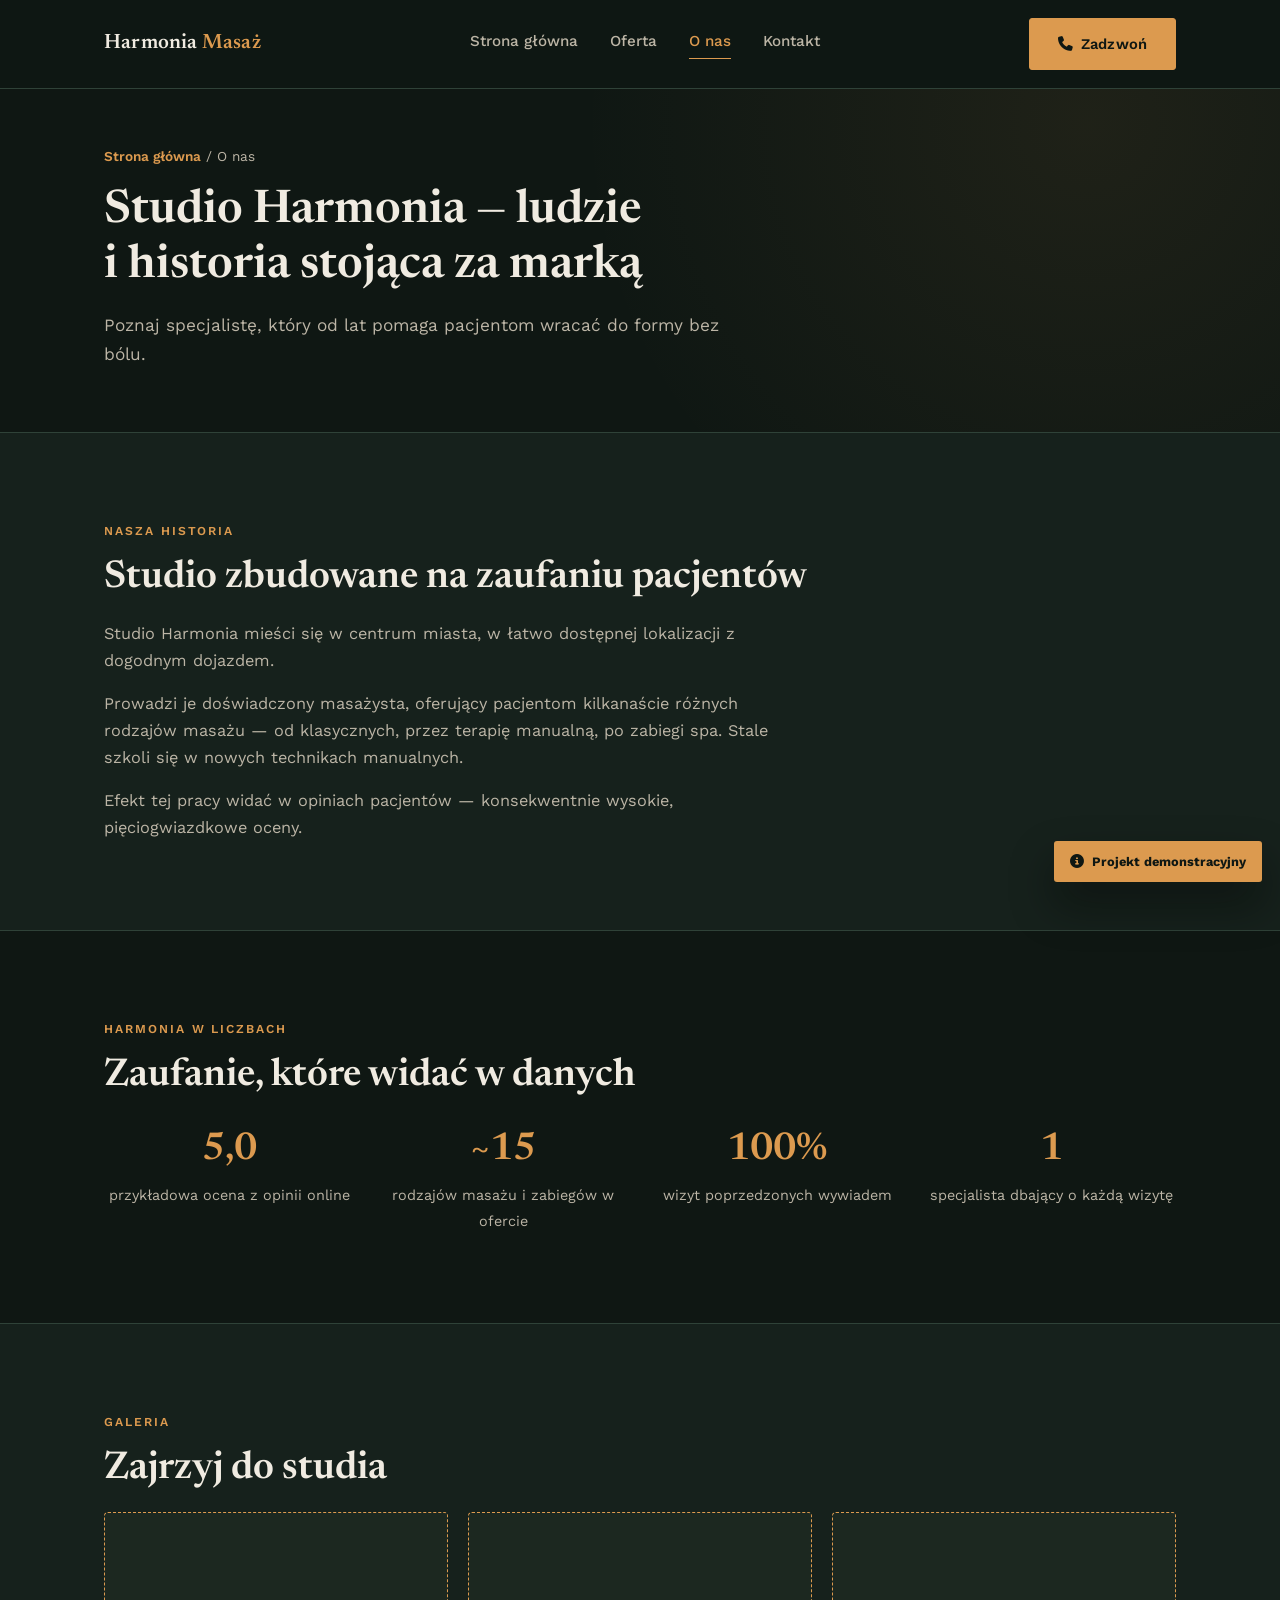
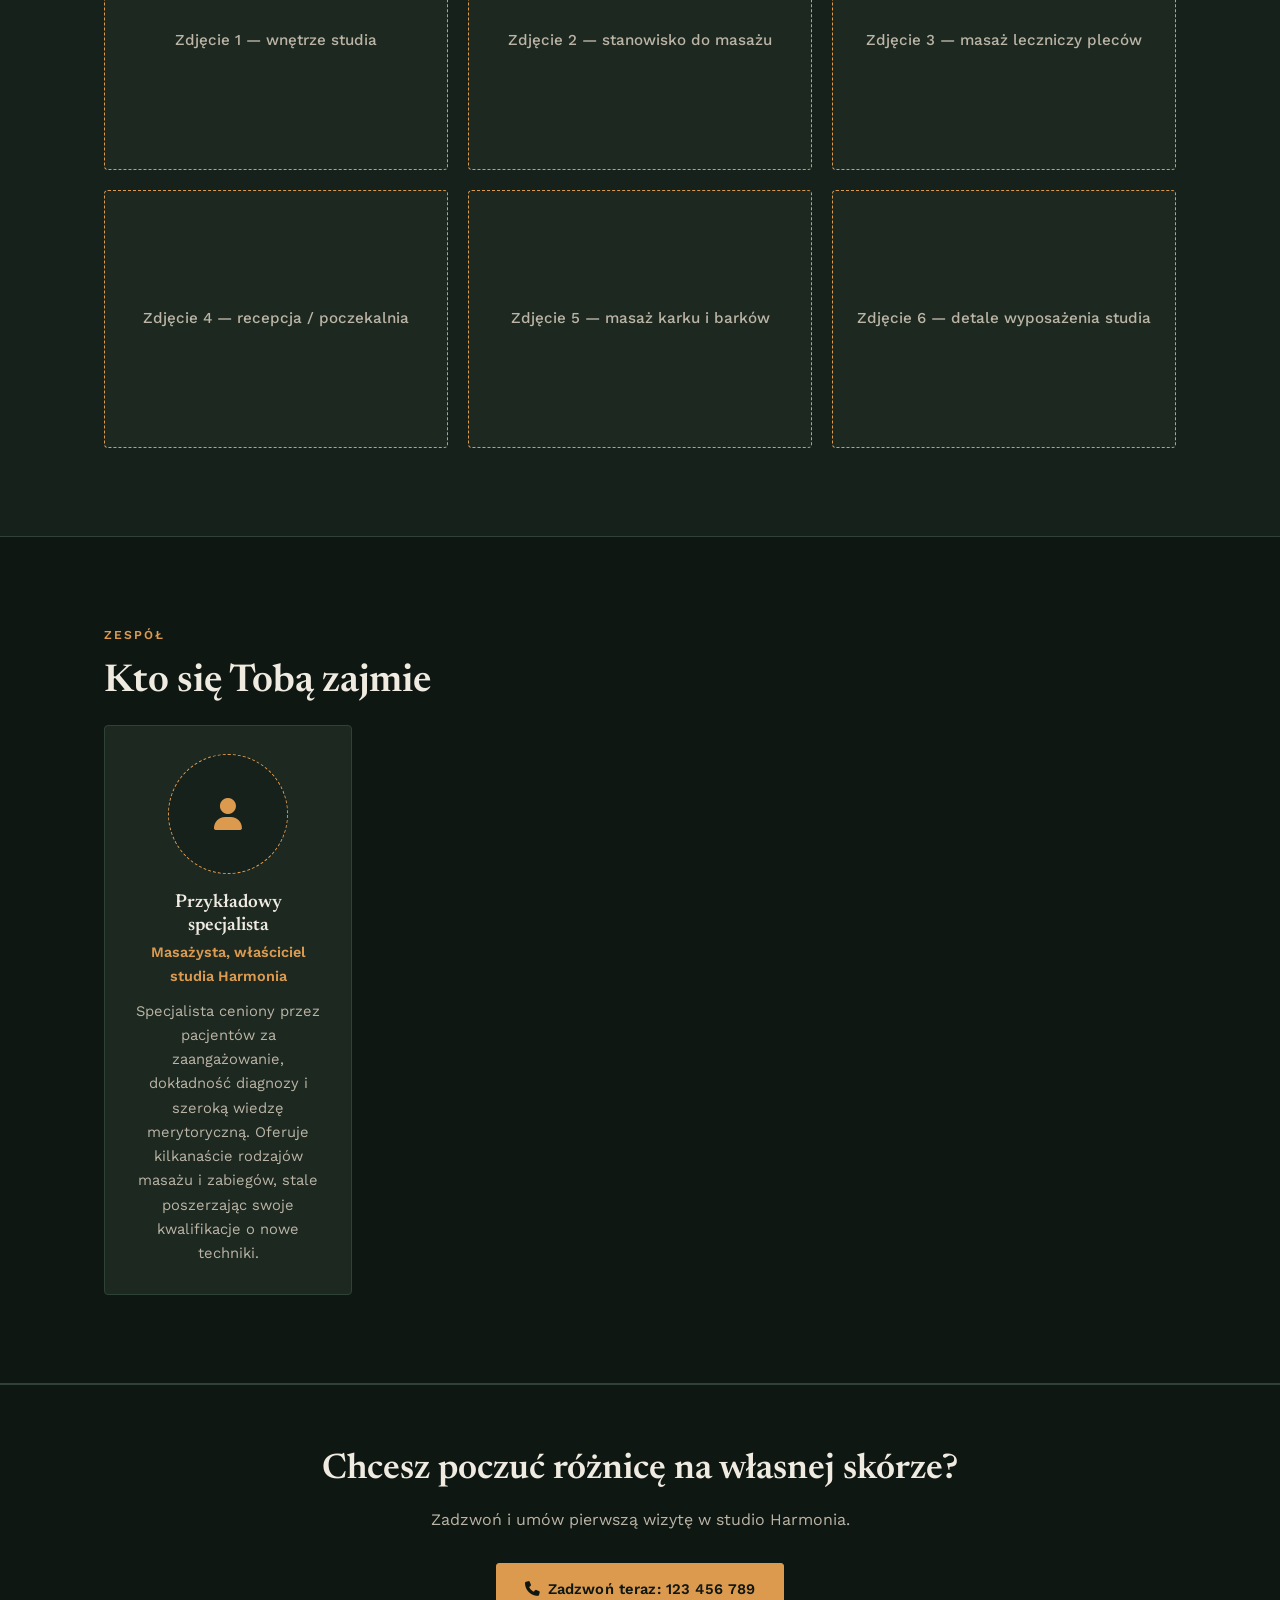
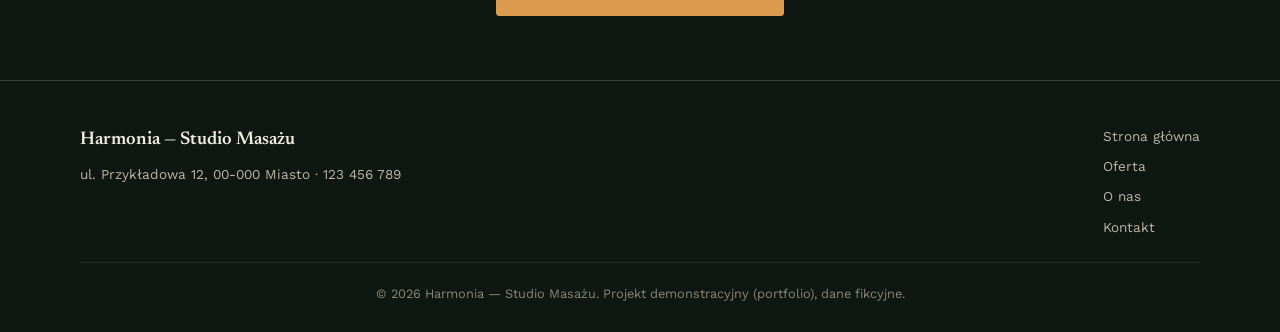
==== realizacje.html @ 1e8f248b "Projekt demonstracyjny (portfolio) na bazie strony masażu — dane fikcyjne Bazuje na układzie i stylu" ====
<!DOCTYPE html>
<html lang="pl">
<head>
<meta charset="UTF-8">
<meta name="viewport" content="width=device-width, initial-scale=1.0">
<title>O nas | Harmonia – Projekt demonstracyjny</title>
<meta name="description" content="Przykładowa podstrona 'O nas' studia masażu Harmonia — projekt demonstracyjny prezentujący historię, liczby i zespół w układzie strony usługowej.">
<meta name="robots" content="noindex, nofollow">
<link rel="canonical" href="https://masaz-portfolio-demo.vercel.app/realizacje.html">
<link rel="preconnect" href="https://fonts.googleapis.com">
<link rel="preconnect" href="https://fonts.gstatic.com" crossorigin>
<link href="https://fonts.googleapis.com/css2?family=Newsreader:opsz,wght@6..72,400;6..72,500;6..72,600;6..72,700&family=Work+Sans:wght@400;500;600;700;800&display=swap" rel="stylesheet">
<link rel="stylesheet" href="https://cdnjs.cloudflare.com/ajax/libs/font-awesome/6.5.1/css/all.min.css">
<link rel="stylesheet" href="style.css">
</head>
<body>

<header>
  <nav class="nav">
    <a href="index.html" class="logo">Harmonia <span>Masaż</span></a>
    <div class="nav-links">
      <a href="index.html">Strona główna</a>
      <a href="oferta.html">Oferta</a>
      <a href="realizacje.html">O nas</a>
      <a href="kontakt.html">Kontakt</a>
    </div>
    <a href="tel:123456789" class="btn btn-primary nav-cta"><i class="fa-solid fa-phone"></i> Zadzwoń</a>
    <button class="burger" id="burgerBtn" aria-label="Otwórz menu">☰</button>
  </nav>
  <div class="mobile-menu" id="mobileMenu">
    <a href="index.html">Strona główna</a>
    <a href="oferta.html">Oferta</a>
    <a href="realizacje.html">O nas</a>
    <a href="kontakt.html">Kontakt</a>
    <a href="tel:123456789" style="border:none; color: var(--amber); font-weight:700;">Zadzwoń: 123 456 789</a>
  </div>
</header>

<section class="page-hero">
  <div class="container">
    <div class="breadcrumb"><a href="index.html">Strona główna</a> / O nas</div>
    <h1>Studio Harmonia — ludzie i historia stojąca za marką</h1>
    <p class="lead">Poznaj specjalistę, który od lat pomaga pacjentom wracać do formy bez bólu.</p>
  </div>
</section>

<!-- HISTORIA FIRMY (treść przykładowa) -->
<section class="about">
  <div class="container">
    <span class="section-label">Nasza historia</span>
    <h2 class="section-title">Studio zbudowane na zaufaniu pacjentów</h2>
    <p style="color: var(--bone-soft); font-size: 1.02rem; max-width: 680px; margin-bottom: 16px;">
      Studio Harmonia mieści się w centrum miasta, w łatwo dostępnej lokalizacji z dogodnym dojazdem.
    </p>
    <p style="color: var(--bone-soft); font-size: 1.02rem; max-width: 680px; margin-bottom: 16px;">
      Prowadzi je doświadczony masażysta, oferujący pacjentom kilkanaście różnych rodzajów masażu — od klasycznych, przez terapię manualną, po zabiegi spa. Stale szkoli się w nowych technikach manualnych.
    </p>
    <p style="color: var(--bone-soft); font-size: 1.02rem; max-width: 680px;">
      Efekt tej pracy widać w opiniach pacjentów — konsekwentnie wysokie, pięciogwiazdkowe oceny.
    </p>
  </div>
</section>

<!-- LICZBY (przykładowe) -->
<section class="services">
  <div class="container">
    <span class="section-label">Harmonia w liczbach</span>
    <h2 class="section-title">Zaufanie, które widać w danych</h2>
    <div class="stats-grid">
      <div class="stat-item">
        <span class="num">5,0</span>
        <span class="label">przykładowa ocena z opinii online</span>
      </div>
      <div class="stat-item">
        <span class="num">~15</span>
        <span class="label">rodzajów masażu i zabiegów w ofercie</span>
      </div>
      <div class="stat-item">
        <span class="num">100%</span>
        <span class="label">wizyt poprzedzonych wywiadem</span>
      </div>
      <div class="stat-item">
        <span class="num">1</span>
        <span class="label">specjalista dbający o każdą wizytę</span>
      </div>
    </div>
  </div>
</section>

<!-- GALERIA REALIZACJI (placeholdery — projekt demonstracyjny, bez zdjęć klienta) -->
<section class="about">
  <div class="container">
    <span class="section-label">Galeria</span>
    <h2 class="section-title">Zajrzyj do studia</h2>
    <div class="gallery-grid">
      <div class="gallery-placeholder">Zdjęcie 1 — wnętrze studia</div>
      <div class="gallery-placeholder">Zdjęcie 2 — stanowisko do masażu</div>
      <div class="gallery-placeholder">Zdjęcie 3 — masaż leczniczy pleców</div>
      <div class="gallery-placeholder">Zdjęcie 4 — recepcja / poczekalnia</div>
      <div class="gallery-placeholder">Zdjęcie 5 — masaż karku i barków</div>
      <div class="gallery-placeholder">Zdjęcie 6 — detale wyposażenia studia</div>
    </div>
  </div>
</section>

<!-- ZESPÓŁ (postać fikcyjna — treść demonstracyjna) -->
<section class="services">
  <div class="container">
    <span class="section-label">Zespół</span>
    <h2 class="section-title">Kto się Tobą zajmie</h2>
    <div class="team-grid" style="max-width:520px;">
      <div class="team-card">
        <div class="team-photo"><i class="fa-solid fa-user"></i></div>
        <h3>Przykładowy specjalista</h3>
        <div class="role">Masażysta, właściciel studia Harmonia</div>
        <p class="bio">Specjalista ceniony przez pacjentów za zaangażowanie, dokładność diagnozy i szeroką wiedzę merytoryczną. Oferuje kilkanaście rodzajów masażu i zabiegów, stale poszerzając swoje kwalifikacje o nowe techniki.</p>
      </div>
    </div>
  </div>
</section>

<div class="cta-strip">
  <h2>Chcesz poczuć różnicę na własnej skórze?</h2>
  <p>Zadzwoń i umów pierwszą wizytę w studio Harmonia.</p>
  <a href="tel:123456789" class="btn btn-primary"><i class="fa-solid fa-phone"></i> Zadzwoń teraz: 123 456 789</a>
</div>

<footer>
  <div class="footer-inner">
    <div>
      <div class="footer-logo">Harmonia — Studio Masażu</div>
      <p>ul. Przykładowa 12, 00-000 Miasto · 123 456 789</p>
    </div>
    <ul class="footer-links">
      <a href="index.html">Strona główna</a>
      <a href="oferta.html">Oferta</a>
      <a href="realizacje.html">O nas</a>
      <a href="kontakt.html">Kontakt</a>
    </ul>
  </div>
  <div class="footer-bottom">
    © <span id="year"></span> Harmonia — Studio Masażu. Projekt demonstracyjny (portfolio), dane fikcyjne.
  </div>
</footer>

<a href="kontakt.html" class="demo-ribbon"><i class="fa-solid fa-circle-info"></i> Projekt demonstracyjny</a>

<script src="main.js"></script>
</body>
</html>
---- style.css ----
:root {
  --pine-900: #0f1713;
  --pine-800: #16211c;
  --pine-700: #1c2820;
  --pine-600: #24352b;
  --line: #2f4238;
  --line-soft: rgba(240, 235, 225, 0.1);
  --amber: #dc9a4f;
  --amber-dark: #c17f38;
  --amber-light: rgba(220, 154, 79, 0.12);
  --bone: #f0ebe1;
  --bone-soft: #bcb5a6;
  --stone: #8b8577;
  --white: #ffffff;
  --radius: 3px;
  --radius-lg: 4px;
  --shadow: 0 22px 44px rgba(4, 7, 5, 0.45);
}

* { box-sizing: border-box; margin: 0; padding: 0; }

html { scroll-behavior: smooth; }

body {
  font-family: 'Work Sans', sans-serif;
  color: var(--bone);
  background: var(--pine-800);
  line-height: 1.65;
  font-weight: 400;
  -webkit-font-smoothing: antialiased;
}

h1, h2, h3, .logo {
  font-family: 'Newsreader', serif;
  color: var(--bone);
  line-height: 1.2;
  font-weight: 600;
}

a { text-decoration: none; color: inherit; }
img { max-width: 100%; display: block; }
ul { list-style: none; }

.container {
  max-width: 1120px;
  margin: 0 auto;
  padding: 0 24px;
}

section { padding: 88px 0; }

.section-label {
  text-transform: uppercase;
  letter-spacing: 0.16em;
  font-size: 0.76rem;
  font-weight: 600;
  color: var(--amber);
  margin-bottom: 14px;
  display: block;
}

.section-title {
  font-size: clamp(1.8rem, 3vw, 2.5rem);
  margin-bottom: 20px;
  max-width: 720px;
  text-wrap: balance;
}

.section-sub {
  color: var(--bone-soft);
  font-size: 1.05rem;
  max-width: 640px;
  margin-bottom: 48px;
}

/* HEADER / NAV */
header {
  position: sticky;
  top: 0;
  z-index: 100;
  background: rgba(15, 23, 19, 0.92);
  backdrop-filter: blur(8px);
  border-bottom: 1px solid var(--line);
}

.nav {
  display: flex;
  align-items: center;
  justify-content: space-between;
  padding: 18px 24px;
  max-width: 1120px;
  margin: 0 auto;
}

.logo {
  font-size: 1.3rem;
  font-weight: 600;
  letter-spacing: 0.01em;
}
.logo span { color: var(--amber); }

.nav-links {
  display: none;
  gap: 32px;
  align-items: center;
  font-size: 0.95rem;
  font-weight: 500;
}
@media (min-width: 900px) {
  .nav-links { display: flex; }
}

.nav-links a {
  color: var(--bone-soft);
  transition: color 0.25s ease;
  padding-bottom: 4px;
  border-bottom: 1px solid transparent;
}
.nav-links a:hover, .nav-links a[aria-current="page"] {
  color: var(--amber);
  border-bottom-color: var(--amber);
}

.btn {
  display: inline-flex;
  align-items: center;
  gap: 8px;
  padding: 13px 28px;
  border-radius: var(--radius);
  font-weight: 600;
  font-size: 0.92rem;
  letter-spacing: 0.01em;
  transition: all 0.25s ease;
  cursor: pointer;
  border: 1px solid transparent;
  font-family: inherit;
}

.btn-primary {
  background: var(--amber);
  color: var(--pine-900);
  border-color: var(--amber);
}
.btn-primary:hover {
  background: var(--amber-dark);
  border-color: var(--amber-dark);
  transform: translateY(-2px);
}

.btn-outline {
  background: transparent;
  border: 1px solid var(--amber);
  color: var(--amber);
}
.btn-outline:hover {
  background: var(--amber);
  color: var(--pine-900);
}

.nav-cta { display: none; }
@media (min-width: 900px) { .nav-cta { display: inline-flex; } }

.burger {
  display: block;
  background: none;
  border: none;
  font-size: 1.5rem;
  color: var(--amber);
  cursor: pointer;
}
@media (min-width: 900px) { .burger { display: none; } }

.mobile-menu {
  display: none;
  flex-direction: column;
  gap: 4px;
  padding: 12px 24px 22px;
  border-top: 1px solid var(--line);
  background: var(--pine-700);
}
.mobile-menu.open { display: flex; }
.mobile-menu a {
  padding: 12px 0;
  font-weight: 500;
  color: var(--bone-soft);
  border-bottom: 1px solid var(--line);
}
.mobile-menu a[aria-current="page"] { color: var(--amber); }
@media (min-width: 900px) { .mobile-menu { display: none !important; } }

/* HERO (strona główna) */
.hero {
  background:
    radial-gradient(circle at 85% 10%, rgba(220, 154, 79, 0.08), transparent 45%),
    var(--pine-900);
  padding: 72px 0 96px;
  position: relative;
  overflow: hidden;
  border-bottom: 1px solid var(--line);
}

.hero-grid {
  display: grid;
  grid-template-columns: 1fr;
  gap: 48px;
  align-items: center;
}
@media (min-width: 900px) {
  .hero-grid { grid-template-columns: 1.1fr 0.9fr; }
}

.hero-badge {
  display: inline-flex;
  align-items: center;
  gap: 8px;
  background: var(--amber-light);
  color: var(--amber);
  font-size: 0.82rem;
  font-weight: 600;
  letter-spacing: 0.01em;
  padding: 8px 16px;
  border-radius: var(--radius);
  border: 1px solid rgba(220, 154, 79, 0.25);
  margin-bottom: 24px;
}

.hero h1 {
  font-size: clamp(2.2rem, 5vw, 3.4rem);
  margin-bottom: 22px;
  letter-spacing: -0.01em;
  text-wrap: balance;
}

.hero p.lead {
  font-size: 1.15rem;
  color: var(--bone-soft);
  max-width: 520px;
  margin-bottom: 34px;
}

.hero-actions {
  display: flex;
  flex-wrap: wrap;
  gap: 14px;
  margin-bottom: 36px;
}

.hero-trust {
  display: flex;
  flex-wrap: wrap;
  gap: 28px;
  align-items: center;
  font-size: 0.92rem;
  color: var(--bone-soft);
}
.hero-trust strong { color: var(--amber); }
.hero-trust i { color: var(--amber); margin-right: 4px; }

.stars { color: var(--amber); letter-spacing: 2px; }

.hero-visual {
  background: var(--pine-900);
  border-radius: var(--radius-lg);
  aspect-ratio: 4 / 5;
  position: relative;
  overflow: hidden;
  box-shadow: var(--shadow);
  border: 1px solid var(--line);
  display: flex;
  align-items: flex-end;
  padding: 32px;
}
.hero-visual-img {
  position: absolute;
  inset: 0;
  width: 100%;
  height: 100%;
  object-fit: cover;
  max-width: none;
  filter: saturate(0.85) brightness(0.85);
}
.hero-visual-overlay {
  position: absolute;
  inset: 0;
  background:
    linear-gradient(0deg, rgba(15,23,19,0.9) 0%, rgba(15,23,19,0.25) 55%, rgba(15,23,19,0.05) 100%),
    radial-gradient(circle at 80% 15%, rgba(220,154,79,0.28), transparent 50%);
}
.hero-visual-text {
  position: relative;
  color: var(--bone);
}
.hero-visual-text .big {
  font-family: 'Newsreader', serif;
  font-size: 2.6rem;
  font-weight: 600;
  display: block;
  color: var(--amber);
}
.hero-visual-text .label {
  font-size: 0.85rem;
  letter-spacing: 0.08em;
  text-transform: uppercase;
  color: rgba(240,235,225,0.75);
}

/* PAGE HERO (podstrony) */
.page-hero {
  background:
    radial-gradient(circle at 85% 10%, rgba(220, 154, 79, 0.08), transparent 45%),
    var(--pine-900);
  padding: 56px 0 64px;
  border-bottom: 1px solid var(--line);
}
.breadcrumb {
  font-size: 0.85rem;
  color: var(--bone-soft);
  margin-bottom: 16px;
}
.breadcrumb a {
  color: var(--amber);
  font-weight: 600;
}
.breadcrumb a:hover { text-decoration: underline; }
.page-hero h1 {
  font-size: clamp(2rem, 4.2vw, 2.9rem);
  max-width: 760px;
  margin-bottom: 16px;
  text-wrap: balance;
}
.page-hero p.lead {
  color: var(--bone-soft);
  font-size: 1.08rem;
  max-width: 620px;
}

/* O FIRMIE / ZALETY */
.about { background: var(--pine-800); }

.perks-grid {
  display: grid;
  grid-template-columns: 1fr;
  gap: 24px;
  margin-top: 8px;
}
@media (min-width: 700px) {
  .perks-grid { grid-template-columns: repeat(3, 1fr); }
}
.perk-item {
  background: var(--pine-700);
  border: 1px solid var(--line);
  border-radius: var(--radius-lg);
  padding: 28px 26px;
}
.perk-icon {
  width: 48px;
  height: 48px;
  border-radius: var(--radius);
  background: var(--amber-light);
  color: var(--amber);
  display: flex;
  align-items: center;
  justify-content: center;
  font-size: 1.2rem;
  margin-bottom: 18px;
  border: 1px solid rgba(220, 154, 79, 0.25);
}
.perk-item h3 { font-size: 1.1rem; margin-bottom: 10px; }
.perk-item p { color: var(--bone-soft); font-size: 0.95rem; }

/* USŁUGI / KARTY */
.services {
  background: var(--pine-900);
  border-top: 1px solid var(--line);
  border-bottom: 1px solid var(--line);
}

.cards {
  display: grid;
  grid-template-columns: 1fr;
  gap: 24px;
}
@media (min-width: 700px) {
  .cards { grid-template-columns: repeat(3, 1fr); }
}
.cards.cards-4 { grid-template-columns: 1fr; }
@media (min-width: 640px) {
  .cards.cards-4 { grid-template-columns: repeat(2, 1fr); }
}

.card {
  background: var(--pine-700);
  border-radius: var(--radius-lg);
  padding: 32px 28px;
  border: 1px solid var(--line);
  transition: transform 0.25s ease, border-color 0.25s ease;
}
.card:hover {
  transform: translateY(-4px);
  border-color: var(--amber);
}

.card-icon {
  width: 48px;
  height: 48px;
  border-radius: var(--radius);
  background: var(--amber-light);
  color: var(--amber);
  display: flex;
  align-items: center;
  justify-content: center;
  font-size: 1.25rem;
  margin-bottom: 20px;
  border: 1px solid rgba(220, 154, 79, 0.25);
}

.card h3 { font-size: 1.2rem; margin-bottom: 12px; }
.card p { color: var(--bone-soft); font-size: 0.96rem; }
.card .price {
  display: inline-block;
  margin-top: 14px;
  padding-top: 14px;
  border-top: 1px solid var(--line);
  width: 100%;
  font-weight: 600;
  color: var(--amber);
  font-family: 'Newsreader', serif;
  font-size: 1.05rem;
}

.teaser-link {
  display: inline-flex;
  align-items: center;
  gap: 6px;
  margin-top: 44px;
  font-weight: 600;
  color: var(--amber);
}
.teaser-link:hover { text-decoration: underline; }

/* CENNIK */
.pricing-table {
  width: 100%;
  border-collapse: collapse;
  background: var(--pine-700);
  border: 1px solid var(--line);
  border-radius: var(--radius-lg);
  overflow: hidden;
}
.pricing-table th, .pricing-table td {
  padding: 18px 22px;
  text-align: left;
  border-bottom: 1px solid var(--line);
}
.pricing-table th {
  background: var(--pine-900);
  color: var(--amber);
  font-family: 'Newsreader', serif;
  font-weight: 600;
}
.pricing-table td:last-child, .pricing-table th:last-child {
  text-align: right;
  font-weight: 600;
  color: var(--amber);
  white-space: nowrap;
}
.pricing-table tr:last-child td { border-bottom: none; }
.pricing-note {
  margin-top: 18px;
  font-size: 0.88rem;
  color: var(--bone-soft);
}

/* FAQ ACCORDION */
.faq { background: var(--pine-800); }
.faq-item {
  border: 1px solid var(--line);
  border-radius: var(--radius-lg);
  margin-bottom: 14px;
  overflow: hidden;
}
.faq-question {
  width: 100%;
  background: var(--pine-700);
  border: none;
  padding: 20px 24px;
  font-family: 'Work Sans', sans-serif;
  font-weight: 600;
  font-size: 1rem;
  color: var(--bone);
  text-align: left;
  display: flex;
  justify-content: space-between;
  align-items: center;
  cursor: pointer;
  gap: 16px;
}
.faq-question i { color: var(--amber); transition: transform 0.25s ease; flex-shrink: 0; }
.faq-item.open .faq-question i { transform: rotate(180deg); }
.faq-answer {
  max-height: 0;
  overflow: hidden;
  transition: max-height 0.3s ease;
  background: var(--pine-800);
}
.faq-answer p {
  padding: 20px 24px;
  color: var(--bone-soft);
  font-size: 0.96rem;
}

/* OPINIE */
.reviews { background: var(--pine-900); }

.rating-banner {
  display: flex;
  flex-wrap: wrap;
  gap: 24px;
  align-items: center;
  justify-content: center;
  background: var(--pine-700);
  color: var(--bone);
  border: 1px solid var(--line);
  border-radius: var(--radius-lg);
  padding: 28px 32px;
  margin-bottom: 48px;
  text-align: center;
}
.rating-banner .num {
  font-family: 'Newsreader', serif;
  font-size: 2.4rem;
  font-weight: 600;
  color: var(--amber);
}
.rating-banner .stars { color: var(--amber); }
.rating-banner .sub { font-size: 0.9rem; color: var(--bone-soft); }

.review-grid {
  display: grid;
  grid-template-columns: 1fr;
  gap: 22px;
}
@media (min-width: 780px) {
  .review-grid { grid-template-columns: repeat(3, 1fr); }
}
.review {
  background: var(--pine-700);
  border: 1px solid var(--line);
  border-radius: var(--radius-lg);
  padding: 28px;
}
.review .stars { display: block; margin-bottom: 14px; }
.review p { color: var(--bone); font-size: 0.98rem; margin-bottom: 18px; }
.review .author { font-weight: 600; font-size: 0.9rem; color: var(--amber); }
.review .when { font-size: 0.82rem; color: var(--bone-soft); }

/* CTA STRIP */
.cta-strip {
  background: var(--pine-900);
  color: var(--bone);
  text-align: center;
  padding: 64px 24px;
  border-top: 1px solid var(--line);
}
.cta-strip h2 { color: var(--bone); font-size: clamp(1.6rem, 3.4vw, 2.2rem); margin-bottom: 16px; text-wrap: balance; }
.cta-strip p { color: var(--bone-soft); max-width: 520px; margin: 0 auto 30px; }

/* HISTORIA / TIMELINE */
.timeline {
  margin-top: 8px;
  display: grid;
  gap: 28px;
}
.timeline-item {
  display: grid;
  grid-template-columns: 90px 1fr;
  gap: 24px;
  align-items: start;
}
.timeline-item .year {
  font-family: 'Newsreader', serif;
  font-weight: 600;
  font-size: 1.2rem;
  color: var(--amber);
}
.timeline-item p { color: var(--bone-soft); }

/* GALERIA */
.gallery-grid {
  display: grid;
  grid-template-columns: 1fr;
  gap: 20px;
}
@media (min-width: 600px) { .gallery-grid { grid-template-columns: repeat(2, 1fr); } }
@media (min-width: 900px) { .gallery-grid { grid-template-columns: repeat(3, 1fr); } }
.gallery-placeholder {
  aspect-ratio: 4/3;
  background: var(--pine-700);
  border-radius: var(--radius-lg);
  display: flex;
  align-items: center;
  justify-content: center;
  color: var(--bone-soft);
  font-weight: 500;
  font-size: 0.95rem;
  border: 1px dashed var(--amber);
  text-align: center;
  padding: 12px;
}

/* LICZBY / STATYSTYKI */
.stats-grid {
  display: grid;
  grid-template-columns: repeat(2, 1fr);
  gap: 24px;
  text-align: center;
}
@media (min-width: 700px) { .stats-grid { grid-template-columns: repeat(4, 1fr); } }
.stat-item .num {
  font-family: 'Newsreader', serif;
  font-size: 2.4rem;
  font-weight: 600;
  color: var(--amber);
  display: block;
}
.stat-item .label {
  font-size: 0.9rem;
  color: var(--bone-soft);
  margin-top: 6px;
}

/* ZESPÓŁ */
.team-grid {
  display: grid;
  grid-template-columns: 1fr;
  gap: 24px;
}
@media (min-width: 640px) { .team-grid { grid-template-columns: repeat(2, 1fr); } }
.team-card {
  background: var(--pine-700);
  border: 1px solid var(--line);
  border-radius: var(--radius-lg);
  padding: 28px;
  text-align: center;
}
.team-photo {
  width: 120px;
  height: 120px;
  border-radius: 50%;
  background: var(--pine-800);
  margin: 0 auto 18px;
  display: flex;
  align-items: center;
  justify-content: center;
  color: var(--amber);
  font-size: 2rem;
  border: 1px dashed var(--amber);
}
.team-card h3 { margin-bottom: 4px; }
.team-card .role { color: var(--amber); font-weight: 600; font-size: 0.9rem; margin-bottom: 10px; }
.team-card p.bio { color: var(--bone-soft); font-size: 0.92rem; }

/* KONTAKT */
.contact { background: var(--pine-800); }

.contact-grid {
  display: grid;
  grid-template-columns: 1fr;
  gap: 48px;
}
@media (min-width: 900px) {
  .contact-grid { grid-template-columns: 0.9fr 1.1fr; }
}

.contact-info { display: flex; flex-direction: column; gap: 22px; }
.contact-item {
  display: flex;
  gap: 16px;
  align-items: flex-start;
  background: var(--pine-700);
  border: 1px solid var(--line);
  border-radius: var(--radius-lg);
  padding: 20px 22px;
}
.contact-item .ico {
  width: 42px;
  height: 42px;
  border-radius: var(--radius);
  background: var(--amber-light);
  color: var(--amber);
  display: flex;
  align-items: center;
  justify-content: center;
  flex-shrink: 0;
  font-size: 1.1rem;
  border: 1px solid rgba(220, 154, 79, 0.25);
}
.contact-item h4 { font-family: 'Newsreader', serif; color: var(--bone); font-size: 1rem; margin-bottom: 4px; }
.contact-item p, .contact-item a { color: var(--bone-soft); font-size: 0.95rem; }
.contact-item a:hover { color: var(--amber); }

.map-embed {
  border-radius: var(--radius-lg);
  overflow: hidden;
  border: 1px solid var(--line);
  filter: grayscale(0.3) invert(0.9) contrast(0.9);
}
.map-embed iframe { width: 100%; height: 260px; border: 0; display: block; }

.form-card {
  background: var(--pine-700);
  border-radius: var(--radius-lg);
  padding: 40px;
  border: 1px solid var(--line);
}
.form-card h3 { font-size: 1.3rem; margin-bottom: 8px; }
.form-card .sub { color: var(--bone-soft); font-size: 0.92rem; margin-bottom: 28px; }

.field { margin-bottom: 18px; }
.field label { display: block; font-size: 0.88rem; font-weight: 600; color: var(--bone); margin-bottom: 6px; }
.field input, .field textarea {
  width: 100%;
  padding: 13px 15px;
  border-radius: var(--radius);
  border: 1px solid var(--line);
  font-family: inherit;
  font-size: 0.95rem;
  color: var(--bone);
  background: var(--pine-900);
  transition: border-color 0.2s ease;
}
.field input::placeholder, .field textarea::placeholder { color: var(--stone); }
.field input:focus, .field textarea:focus { outline: none; border-color: var(--amber); }
.field textarea { resize: vertical; min-height: 110px; }

.field-checkbox {
  display: flex;
  gap: 10px;
  align-items: flex-start;
  margin-bottom: 20px;
  font-size: 0.85rem;
  color: var(--bone-soft);
}
.field-checkbox input { margin-top: 4px; flex-shrink: 0; }

.form-note { font-size: 0.82rem; color: var(--bone-soft); margin-top: 10px; }

.form-success {
  display: none;
  background: var(--amber-light);
  color: var(--amber);
  border: 1px solid rgba(220, 154, 79, 0.25);
  border-radius: var(--radius);
  padding: 14px 16px;
  font-size: 0.9rem;
  font-weight: 600;
  margin-bottom: 18px;
}
.form-success.show { display: block; }

/* FOOTER */
footer {
  background: var(--pine-900);
  color: var(--bone-soft);
  padding: 44px 24px 28px;
  border-top: 1px solid var(--line);
}
.footer-inner {
  max-width: 1120px;
  margin: 0 auto;
  display: flex;
  flex-wrap: wrap;
  justify-content: space-between;
  gap: 20px;
  align-items: flex-start;
}
.footer-logo { font-family: 'Newsreader', serif; color: var(--bone); font-size: 1.15rem; font-weight: 600; margin-bottom: 8px; }
.footer-inner p { font-size: 0.85rem; }
.footer-links { display: flex; flex-direction: column; gap: 8px; font-size: 0.85rem; }
.footer-links a:hover { color: var(--amber); }
.footer-bottom {
  max-width: 1120px;
  margin: 24px auto 0;
  padding-top: 20px;
  border-top: 1px solid var(--line-soft);
  font-size: 0.8rem;
  text-align: center;
  color: var(--stone);
}

/* DEMO RIBBON */
.demo-ribbon {
  position: fixed;
  bottom: 18px;
  right: 18px;
  z-index: 300;
  background: var(--amber);
  color: var(--pine-900);
  font-size: 0.8rem;
  font-weight: 700;
  padding: 10px 16px;
  border-radius: var(--radius);
  box-shadow: var(--shadow);
  display: flex;
  align-items: center;
  gap: 8px;
}
.demo-ribbon i { font-size: 0.85rem; }
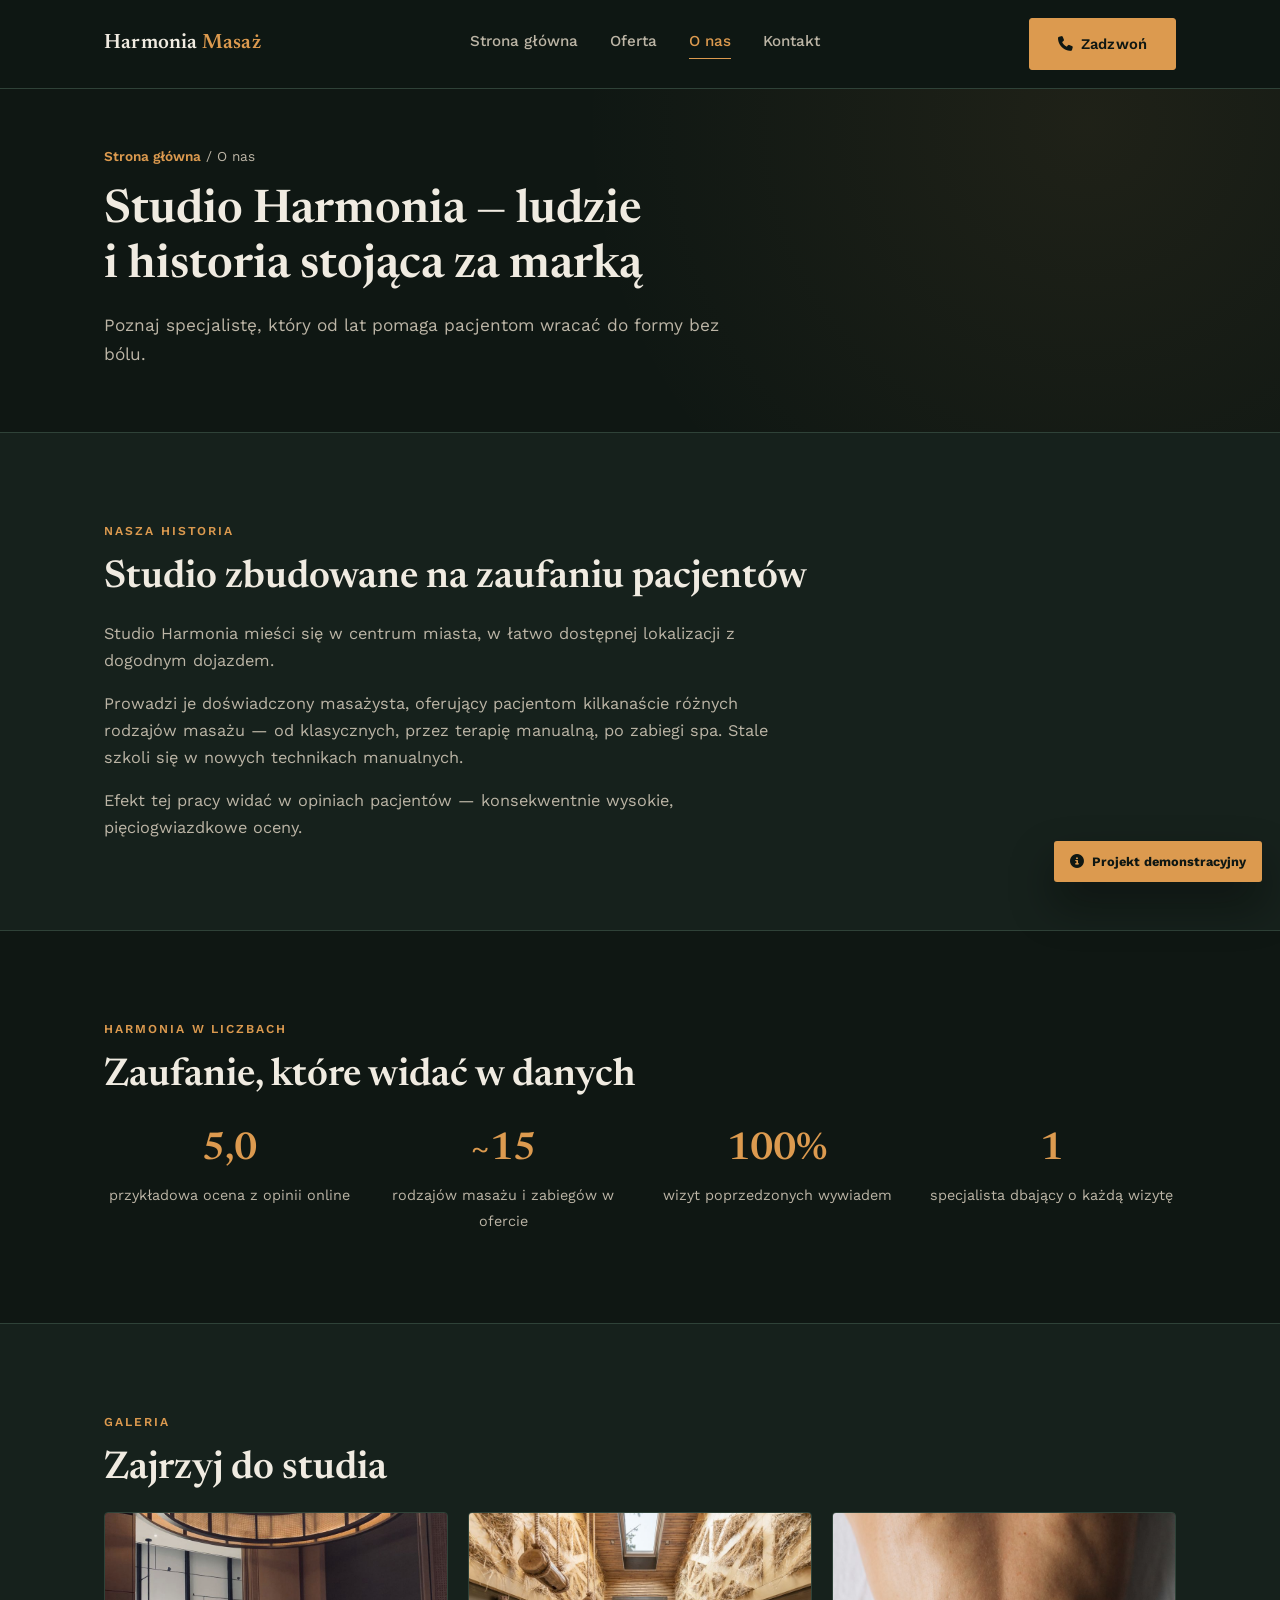
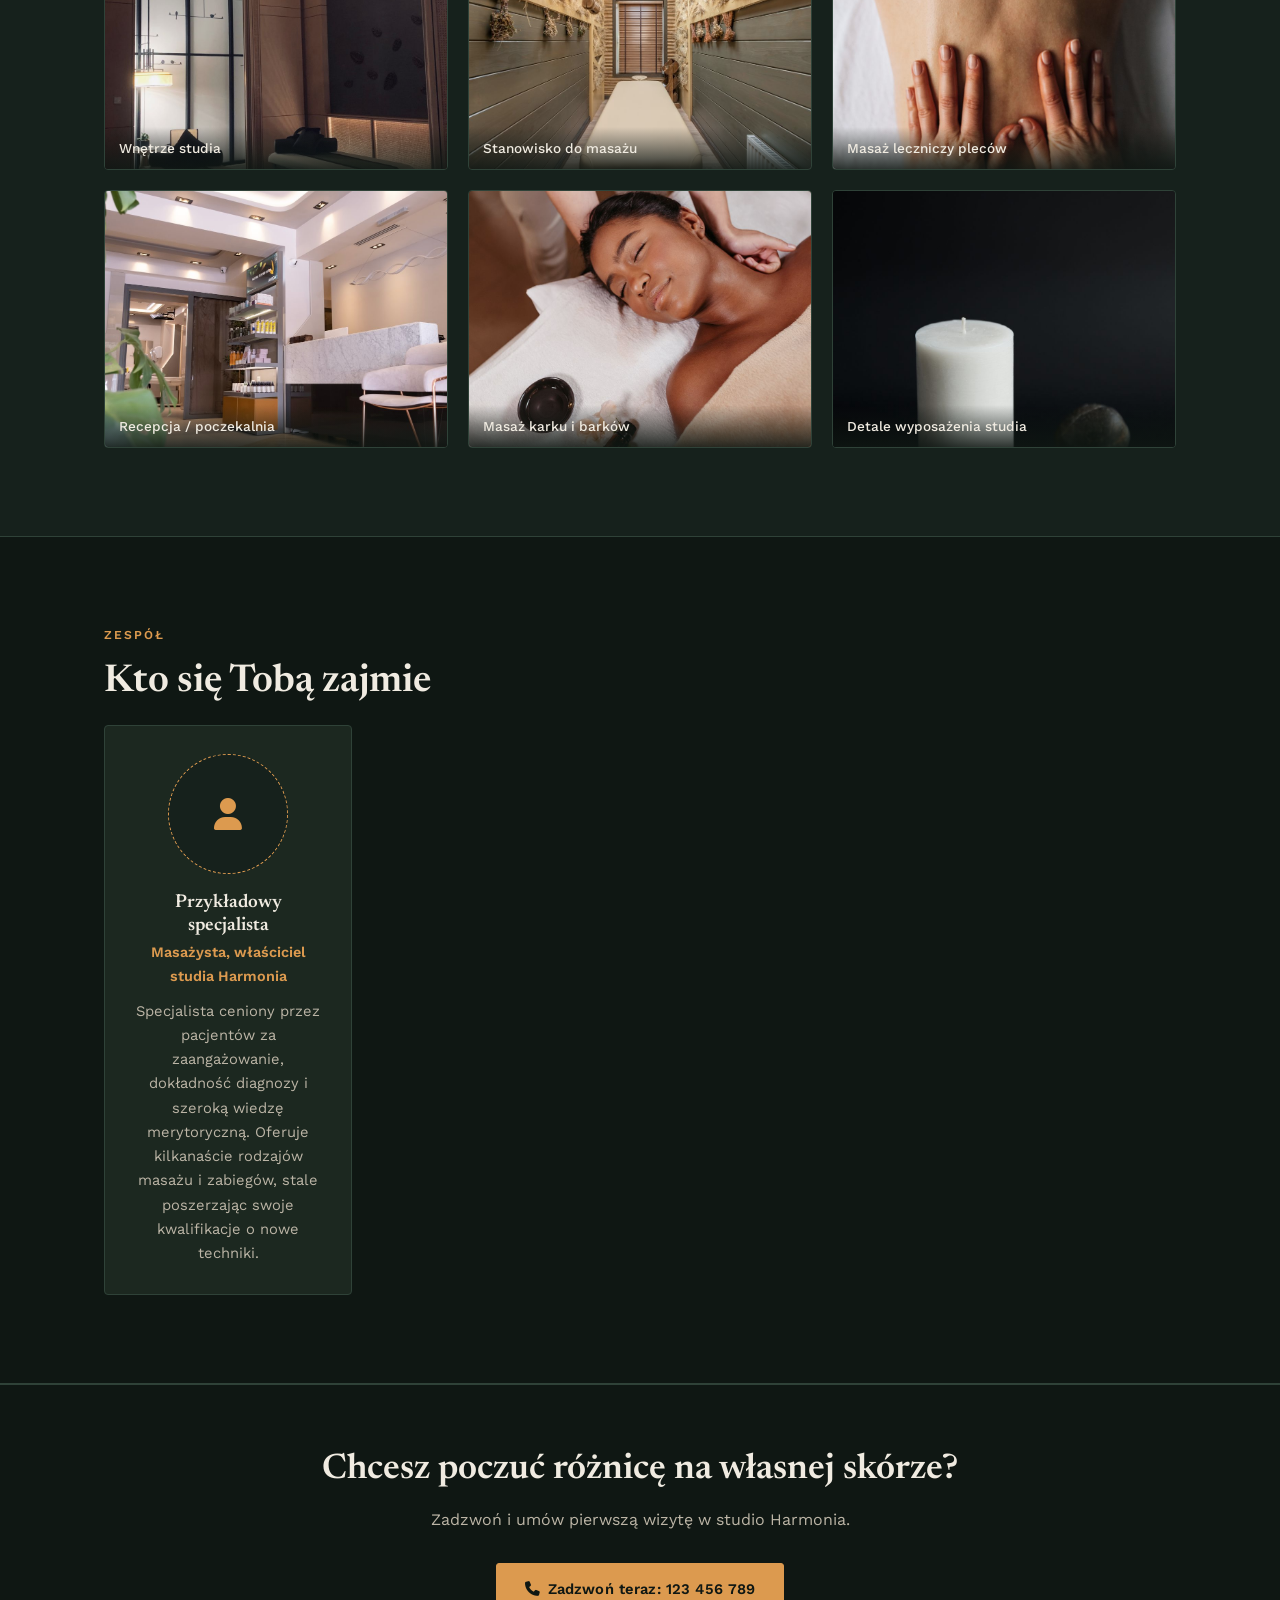
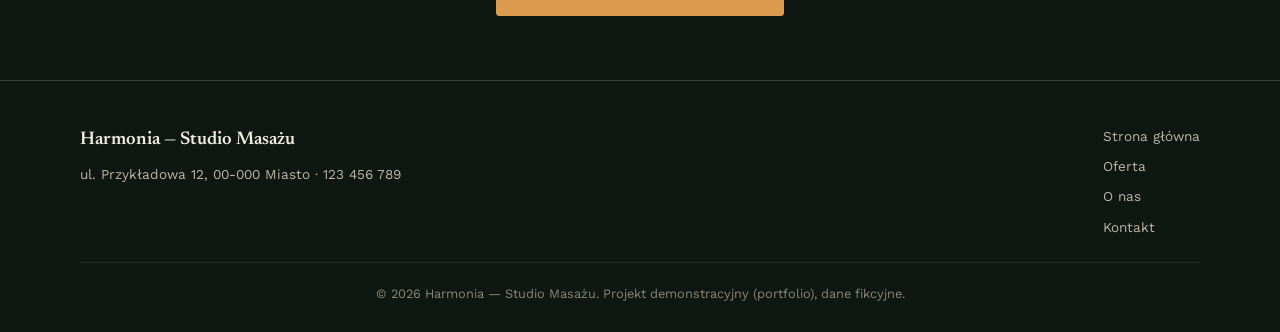
==== commit 01d59e3d: "fotografie" ====
--- a/realizacje.html
+++ b/realizacje.html
@@ -92,13 +92,14 @@
   <div class="container">
     <span class="section-label">Galeria</span>
     <h2 class="section-title">Zajrzyj do studia</h2>
+    <!-- EDIT: zdjęcia ilustracyjne (stock), podmień na własne z gabinetu -->
     <div class="gallery-grid">
-      <div class="gallery-placeholder">Zdjęcie 1 — wnętrze studia</div>
-      <div class="gallery-placeholder">Zdjęcie 2 — stanowisko do masażu</div>
-      <div class="gallery-placeholder">Zdjęcie 3 — masaż leczniczy pleców</div>
-      <div class="gallery-placeholder">Zdjęcie 4 — recepcja / poczekalnia</div>
-      <div class="gallery-placeholder">Zdjęcie 5 — masaż karku i barków</div>
-      <div class="gallery-placeholder">Zdjęcie 6 — detale wyposażenia studia</div>
+      <figure class="gallery-photo"><img src="images/galeria-wnetrze-studia.jpg" alt="Wnętrze studia masażu" loading="lazy"><figcaption>Wnętrze studia</figcaption></figure>
+      <figure class="gallery-photo"><img src="images/galeria-stanowisko-masazu.jpg" alt="Stanowisko do masażu z kozetką" loading="lazy"><figcaption>Stanowisko do masażu</figcaption></figure>
+      <figure class="gallery-photo"><img src="images/galeria-masaz-plecow.jpg" alt="Masaż leczniczy pleców" loading="lazy"><figcaption>Masaż leczniczy pleców</figcaption></figure>
+      <figure class="gallery-photo"><img src="images/galeria-recepcja.jpg" alt="Recepcja i poczekalnia studia" loading="lazy"><figcaption>Recepcja / poczekalnia</figcaption></figure>
+      <figure class="gallery-photo"><img src="images/galeria-masaz-karku.jpg" alt="Masaż karku i barków" loading="lazy"><figcaption>Masaż karku i barków</figcaption></figure>
+      <figure class="gallery-photo"><img src="images/galeria-detale.jpg" alt="Detale wyposażenia studia — świece i kamienie" loading="lazy"><figcaption>Detale wyposażenia studia</figcaption></figure>
     </div>
   </div>
 </section>
--- a/style.css
+++ b/style.css
@@ -607,6 +607,32 @@
   text-align: center;
   padding: 12px;
 }
+.gallery-photo {
+  position: relative;
+  aspect-ratio: 4/3;
+  border-radius: var(--radius-lg);
+  overflow: hidden;
+  border: 1px solid var(--line);
+  margin: 0;
+}
+.gallery-photo img {
+  width: 100%;
+  height: 100%;
+  object-fit: cover;
+  display: block;
+  filter: saturate(0.9);
+  transition: transform 0.4s ease;
+}
+.gallery-photo:hover img { transform: scale(1.05); }
+.gallery-photo figcaption {
+  position: absolute;
+  left: 0; right: 0; bottom: 0;
+  padding: 10px 14px;
+  font-size: 0.85rem;
+  font-weight: 500;
+  color: var(--bone);
+  background: linear-gradient(0deg, rgba(15,23,19,0.85) 0%, rgba(15,23,19,0) 100%);
+}
 
 /* LICZBY / STATYSTYKI */
 .stats-grid {
